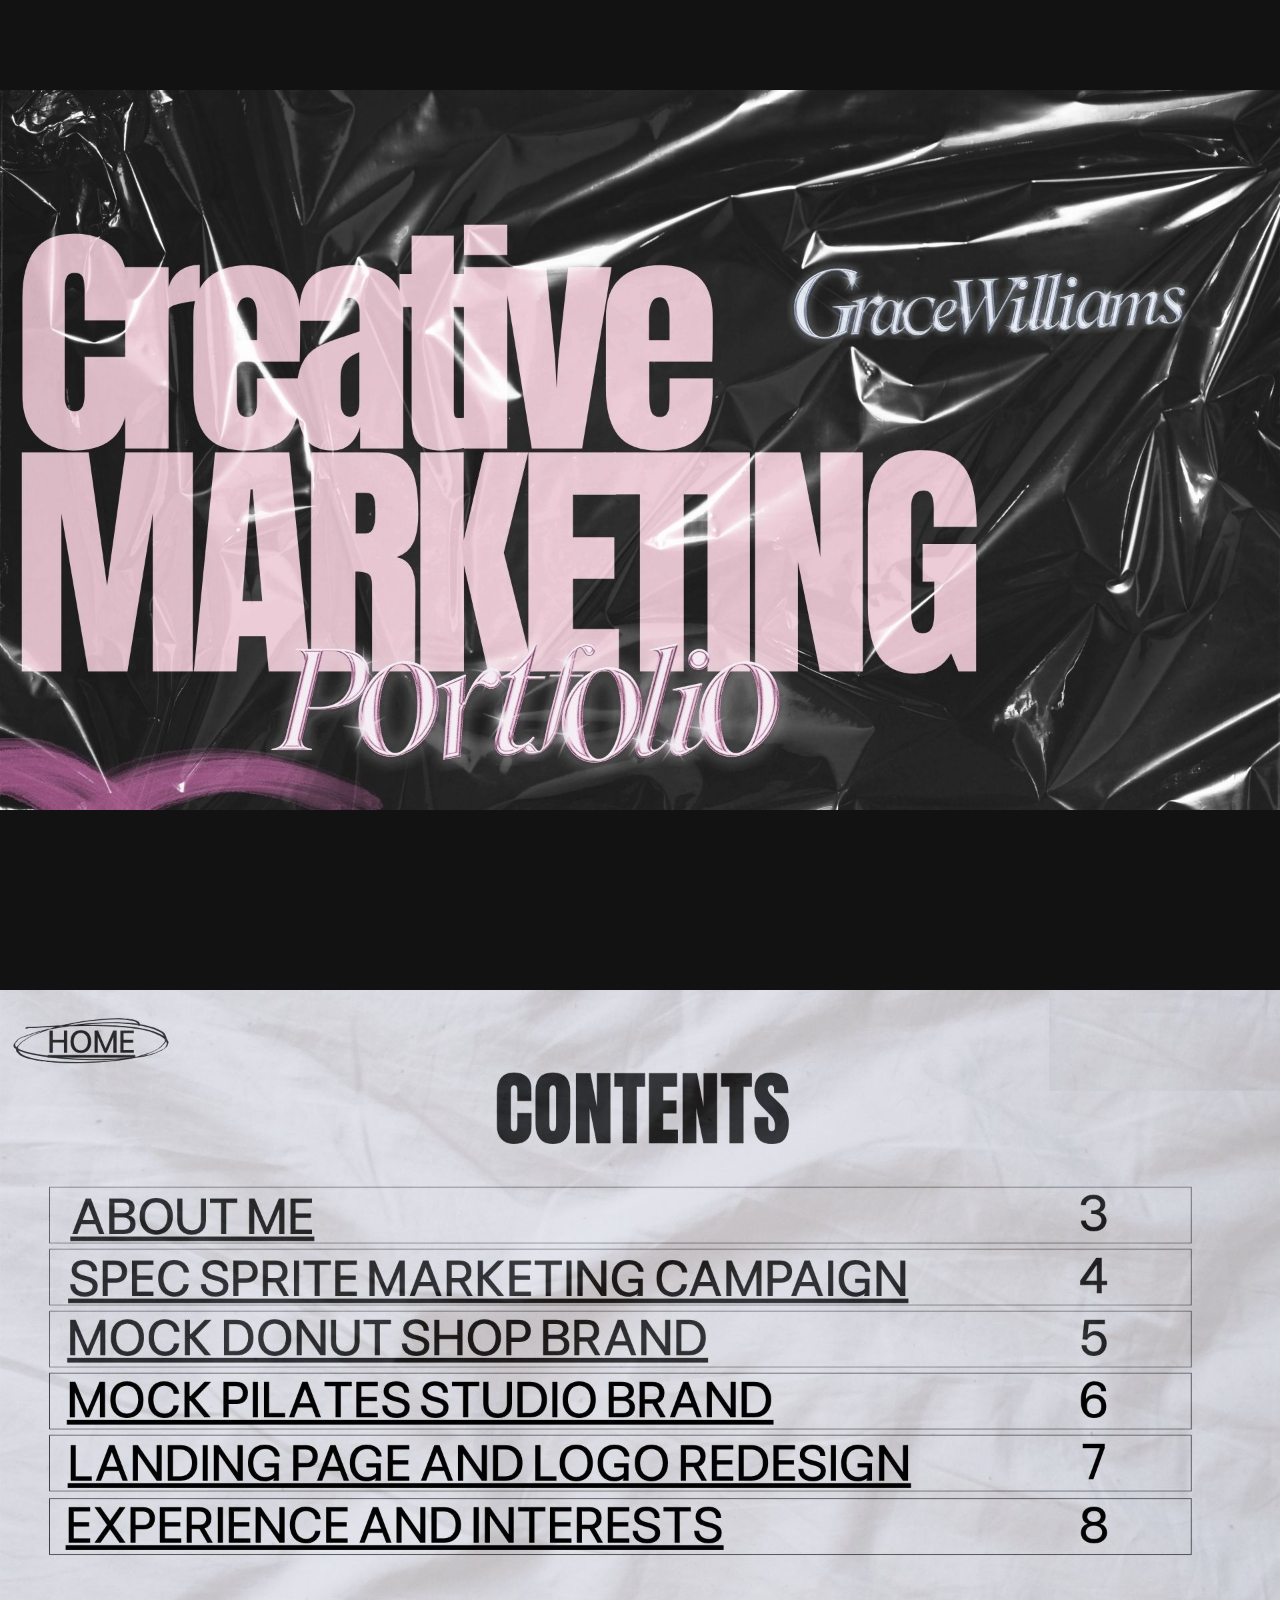
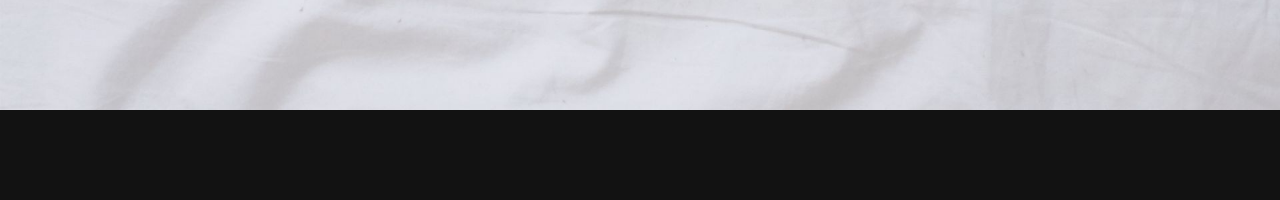
==== index.html @ 7dd1fbfa "Use Canva cover slide for homepage, mark deployment checklist complete" ====
<!DOCTYPE html>
<html lang="en">
<head>
  <meta charset="UTF-8">
  <meta name="viewport" content="width=device-width, initial-scale=1.0">
  <title>Grace Williams — Creative Marketing Portfolio</title>
  <link rel="stylesheet" href="css/style.css">
</head>
<body>

  <section class="slide-page">
    <div class="slide-frame">
      <img src="images/cover.jpg" alt="Creative Marketing Portfolio — Grace Williams">
    </div>
  </section>

  <section class="slide-page" id="contents">
    <div class="slide-frame">
      <img src="images/contents.jpg" alt="Contents">
      <a class="hotspot" data-label="HOME" href="index.html"
         style="left:0.5%; top:2.5%; width:13%; height:8.5%;"></a>
      <a class="hotspot" data-label="ABOUT ME" href="about.html"
         style="left:2%; top:29.8%; width:95%; height:8.3%;"></a>
      <a class="hotspot" data-label="SPEC SPRITE MARKETING CAMPAIGN" href="projects/sprite.html"
         style="left:2%; top:37.6%; width:95%; height:8.3%;"></a>
      <a class="hotspot" data-label="MOCK DONUT SHOP BRAND" href="projects/glazed-craze.html"
         style="left:2%; top:45.4%; width:95%; height:8.3%;"></a>
      <a class="hotspot" data-label="MOCK PILATES STUDIO BRAND" href="projects/pinkcore.html"
         style="left:2%; top:53.2%; width:95%; height:8.3%;"></a>
      <a class="hotspot" data-label="LANDING PAGE AND LOGO REDESIGN" href="projects/tony-rocks.html"
         style="left:2%; top:61.0%; width:95%; height:8.3%;"></a>
      <a class="hotspot" data-label="EXPERIENCE AND INTERESTS" href="resume.html"
         style="left:2%; top:68.8%; width:95%; height:8.3%;"></a>
    </div>
  </section>

  <script src="js/main.js"></script>
</body>
</html>
---- css/style.css ----
:root {
  --bg: #121212;
  --pink: #f3c9dd;
  --pink-deep: #d98fb5;
  --cream: #f5f1ea;
  --muted: #b9b9b9;
}

* {
  box-sizing: border-box;
}

html, body {
  margin: 0;
  padding: 0;
}

body {
  background: var(--bg);
  color: var(--cream);
  font-family: "Helvetica Neue", Arial, sans-serif;
  min-height: 100vh;
}

a {
  color: var(--pink);
  text-decoration: none;
}

a:hover {
  text-decoration: underline;
}

/* ---------- Slide pages (about, contents, projects, resume) ---------- */

.slide-page {
  min-height: 100vh;
  display: flex;
  flex-direction: column;
  justify-content: center;
  align-items: center;
  position: relative;
}

.slide-page .slide-frame {
  position: relative;
  width: 100%;
  line-height: 0;
}

.slide-page img {
  width: 100%;
  height: auto;
  display: block;
}

/* ---------- Hotspots (clickable text already designed into the image) ---------- */

.hotspot {
  position: absolute;
  display: block;
}

/* A hotspot that also displays an image filling its box (e.g. a
   screenshot placed "on screen" inside a designed mockup) */
.screen-overlay img {
  width: 100%;
  height: 100%;
  object-fit: cover;
}

body.debug .hotspot {
  background: rgba(255, 0, 80, 0.25);
  border: 1px solid #ff0050;
}

body.debug .hotspot::after {
  content: attr(data-label);
  position: absolute;
  top: 0;
  left: 0;
  background: #ff0050;
  color: #fff;
  font-size: 10px;
  line-height: 1.4;
  padding: 0 4px;
  white-space: nowrap;
  font-family: monospace;
}
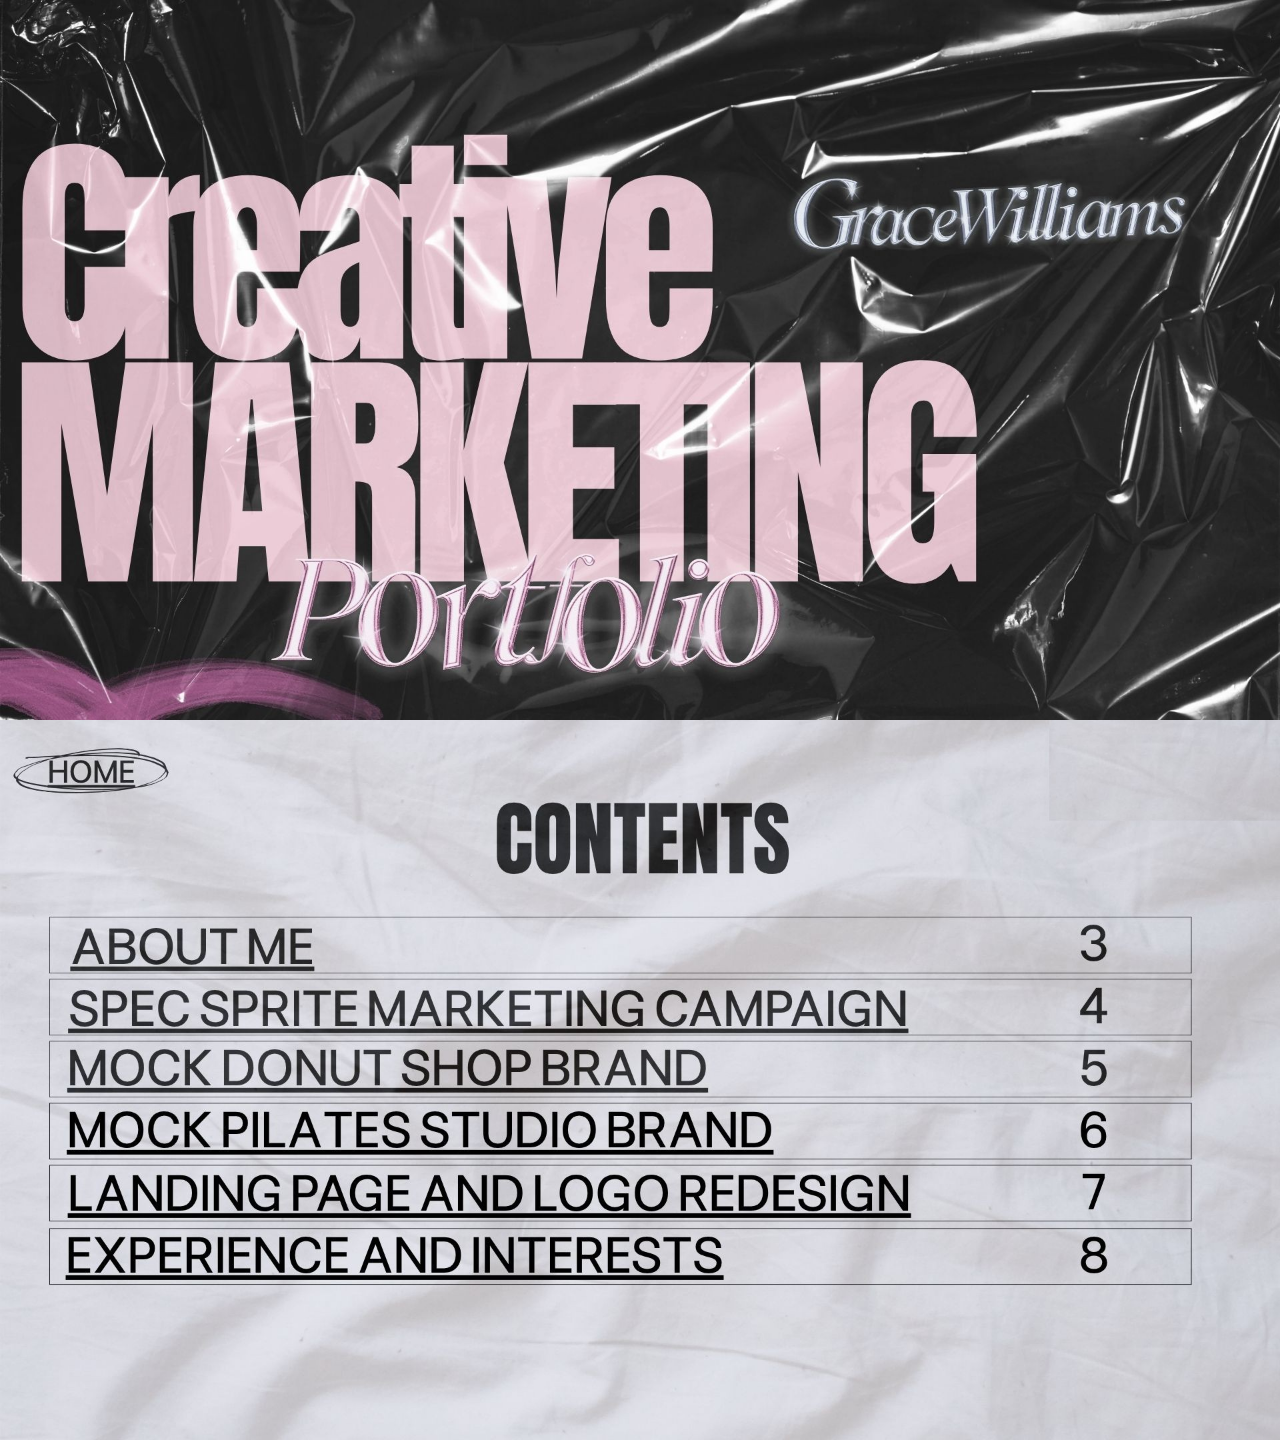
==== commit a351705a: "Add matching background colors so leftover viewport space blends with each slide image" ====
--- a/index.html
+++ b/index.html
@@ -8,13 +8,13 @@
 </head>
 <body>
 
-  <section class="slide-page">
+  <section class="slide-page bg-dark">
     <div class="slide-frame">
       <img src="images/cover.jpg" alt="Creative Marketing Portfolio — Grace Williams">
     </div>
   </section>
 
-  <section class="slide-page" id="contents">
+  <section class="slide-page bg-light" id="contents">
     <div class="slide-frame">
       <img src="images/contents.jpg" alt="Contents">
       <a class="hotspot" data-label="HOME" href="index.html"
--- a/css/style.css
+++ b/css/style.css
@@ -34,12 +34,15 @@
 /* ---------- Slide pages (about, contents, projects, resume) ---------- */
 
 .slide-page {
-  min-height: 100vh;
-  display: flex;
-  flex-direction: column;
-  justify-content: center;
-  align-items: center;
   position: relative;
+}
+
+.slide-page.bg-dark {
+  background: #1a1a1a;
+}
+
+.slide-page.bg-light {
+  background: #c7c8ca;
 }
 
 .slide-page .slide-frame {
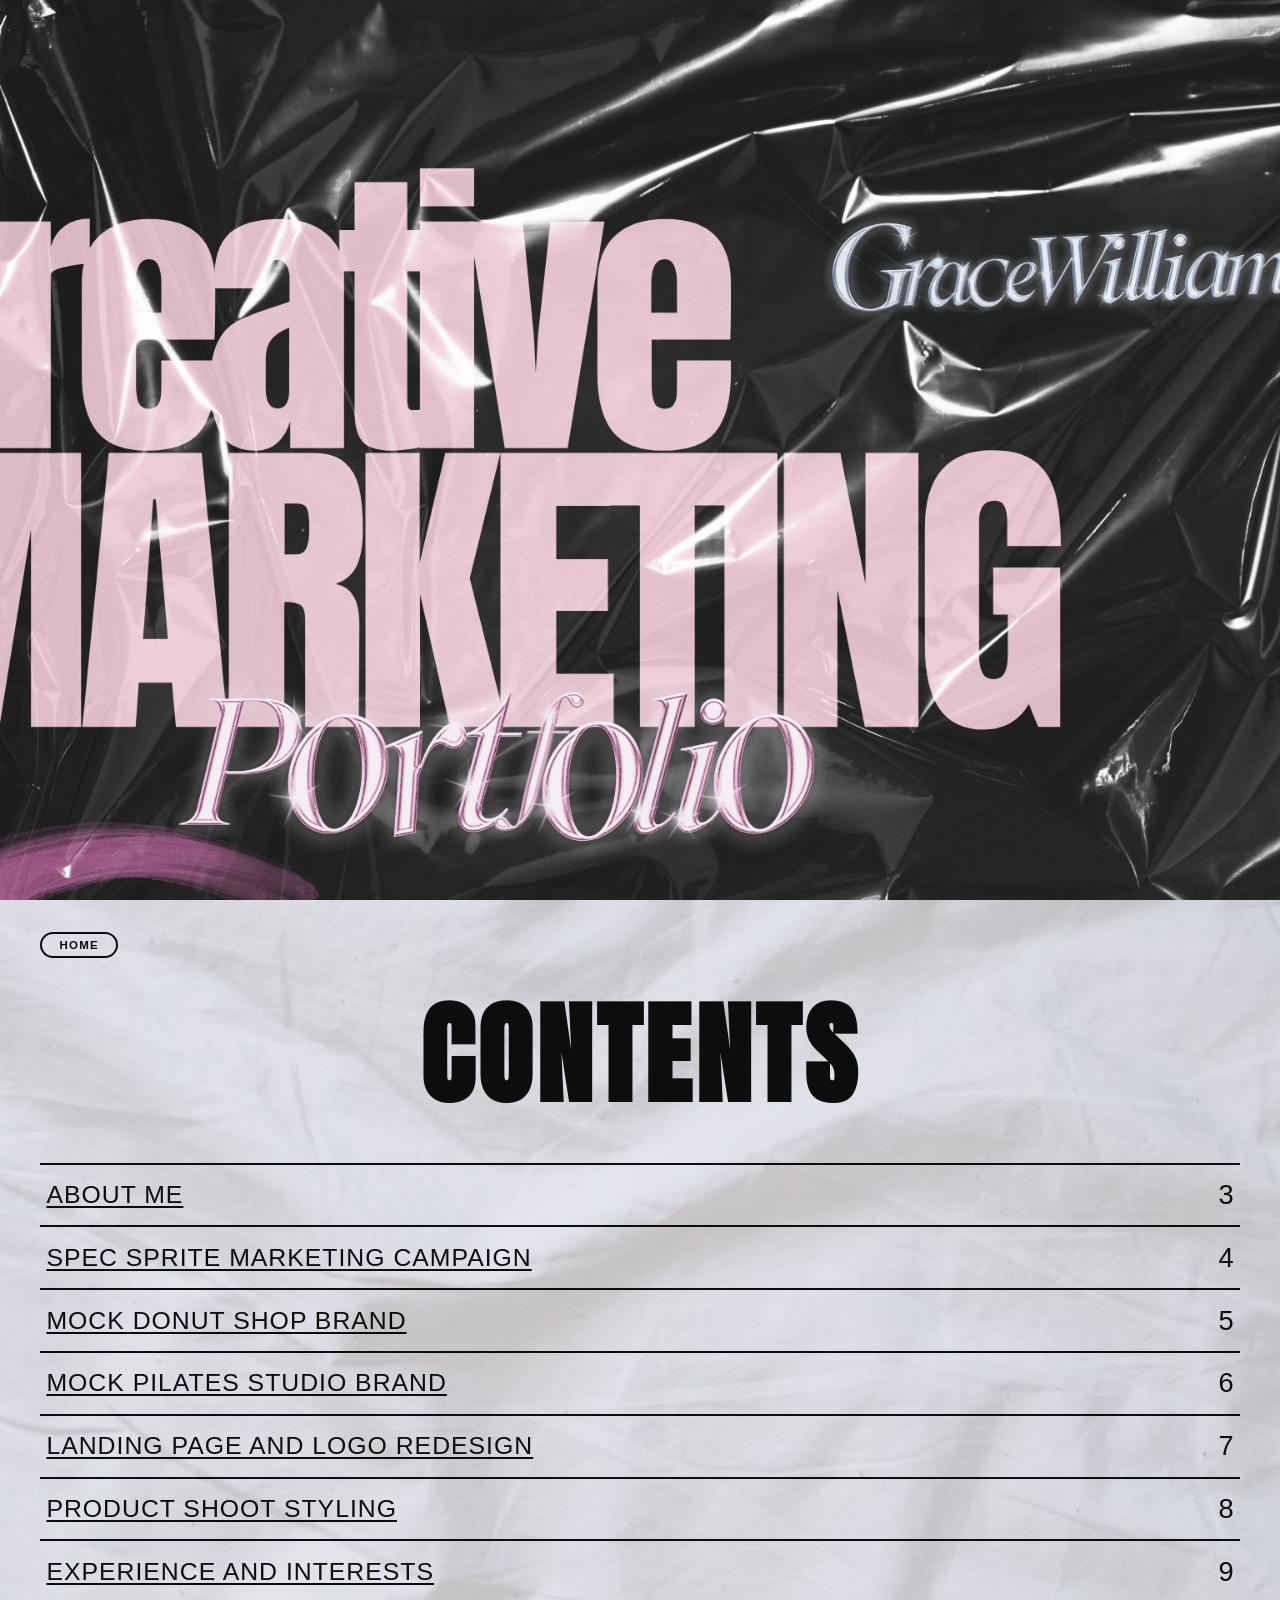
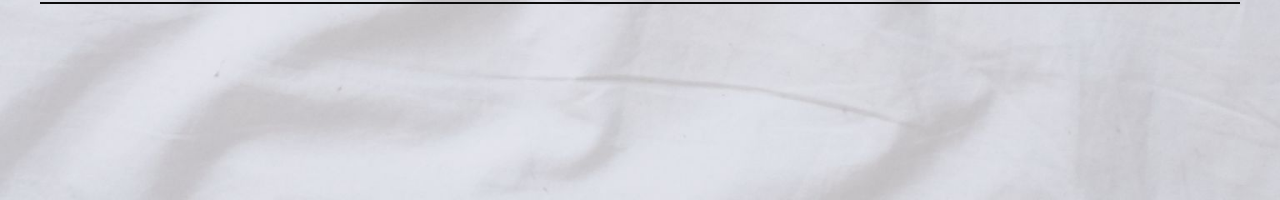
==== commit 9b795643: "Rebuild about page, fix product styling page, and add mobile cover support - Rebuilt about page as r" ====
--- a/index.html
+++ b/index.html
@@ -8,30 +8,63 @@
 </head>
 <body>
 
-  <section class="slide-page bg-dark">
-    <div class="slide-frame">
-      <img src="images/cover.jpg" alt="Creative Marketing Portfolio — Grace Williams">
-    </div>
-  </section>
+  <!-- ── Cover ─────────────────────────────────────── -->
+  <section class="home-cover" id="cover"></section>
 
-  <section class="slide-page bg-light" id="contents">
-    <div class="slide-frame">
-      <img src="images/contents.jpg" alt="Contents">
-      <a class="hotspot" data-label="HOME" href="index.html"
-         style="left:0.5%; top:2.5%; width:13%; height:8.5%;"></a>
-      <a class="hotspot" data-label="ABOUT ME" href="about.html"
-         style="left:2%; top:29.8%; width:95%; height:8.3%;"></a>
-      <a class="hotspot" data-label="SPEC SPRITE MARKETING CAMPAIGN" href="projects/sprite.html"
-         style="left:2%; top:37.6%; width:95%; height:8.3%;"></a>
-      <a class="hotspot" data-label="MOCK DONUT SHOP BRAND" href="projects/glazed-craze.html"
-         style="left:2%; top:45.4%; width:95%; height:8.3%;"></a>
-      <a class="hotspot" data-label="MOCK PILATES STUDIO BRAND" href="projects/pinkcore.html"
-         style="left:2%; top:53.2%; width:95%; height:8.3%;"></a>
-      <a class="hotspot" data-label="LANDING PAGE AND LOGO REDESIGN" href="projects/tony-rocks.html"
-         style="left:2%; top:61.0%; width:95%; height:8.3%;"></a>
-      <a class="hotspot" data-label="EXPERIENCE AND INTERESTS" href="resume.html"
-         style="left:2%; top:68.8%; width:95%; height:8.3%;"></a>
-    </div>
+  <!-- ── Contents ──────────────────────────────────── -->
+  <section class="home-contents" id="contents">
+
+    <nav>
+      <a href="#cover" class="home-pill">Home</a>
+    </nav>
+
+    <h2 class="contents-heading">Contents</h2>
+
+    <ol class="contents-list">
+      <li>
+        <a href="about.html">
+          <span class="contents-item-name">About Me</span>
+          <span class="contents-page-no">3</span>
+        </a>
+      </li>
+      <li>
+        <a href="projects/sprite.html">
+          <span class="contents-item-name">Spec Sprite Marketing Campaign</span>
+          <span class="contents-page-no">4</span>
+        </a>
+      </li>
+      <li>
+        <a href="projects/glazed-craze.html">
+          <span class="contents-item-name">Mock Donut Shop Brand</span>
+          <span class="contents-page-no">5</span>
+        </a>
+      </li>
+      <li>
+        <a href="projects/pinkcore.html">
+          <span class="contents-item-name">Mock Pilates Studio Brand</span>
+          <span class="contents-page-no">6</span>
+        </a>
+      </li>
+      <li>
+        <a href="projects/tony-rocks.html">
+          <span class="contents-item-name">Landing Page and Logo Redesign</span>
+          <span class="contents-page-no">7</span>
+        </a>
+      </li>
+      <li>
+        <a href="projects/product-styling.html">
+          <span class="contents-item-name">Product Shoot Styling</span>
+          <span class="contents-page-no">8</span>
+        </a>
+      </li>
+      <li>
+        <a href="resume.html">
+          <span class="contents-item-name">Experience and Interests</span>
+          <span class="contents-page-no">9</span>
+        </a>
+      </li>
+    </ol>
+
   </section>
 
   <script src="js/main.js"></script>
--- a/css/style.css
+++ b/css/style.css
@@ -1,3 +1,15 @@
+@import url('https://fonts.googleapis.com/css2?family=Anton&family=Cormorant+Garamond:ital,wght@0,300;1,300&display=swap');
+
+@font-face {
+  font-family: 'Blantick Script';
+  src: url('../assets/blantick_script/Blantick Script.woff2') format('woff2'),
+       url('../assets/blantick_script/Blantick Script.woff') format('woff'),
+       url('../assets/blantick_script/Blantick Script.ttf') format('truetype');
+  font-weight: normal;
+  font-style: normal;
+  font-display: swap;
+}
+
 :root {
   --bg: #121212;
   --pink: #f3c9dd;
@@ -22,6 +34,18 @@
   min-height: 100vh;
 }
 
+/* Background colors matched to the bottom edge of each slide image, so
+   any leftover space below a shorter-than-viewport image blends in. */
+body.bg-cover { background: #393136; }
+body.bg-contents { background: #d3d3da; }
+body.bg-about { background: #343441; }
+body.bg-resume { background: #8a8188; }
+body.bg-sprite { background: #c9c9ca; }
+body.bg-glazed-craze { background: #bfbfc1; }
+body.bg-pinkcore { background: #c4c5c6; }
+body.bg-tony-rocks { background: #a6a7a9; }
+body.bg-product-styling { background: #c5c5c7; }
+
 a {
   color: var(--pink);
   text-decoration: none;
@@ -35,14 +59,6 @@
 
 .slide-page {
   position: relative;
-}
-
-.slide-page.bg-dark {
-  background: #1a1a1a;
-}
-
-.slide-page.bg-light {
-  background: #c7c8ca;
 }
 
 .slide-page .slide-frame {
@@ -91,3 +107,202 @@
   font-family: monospace;
 }
 
+/* ── HOME PAGE ───────────────────────────────────────── */
+
+.home-cover {
+  min-height: 100vh;
+  background: #121212 url('../images/cover-bg.png') center center / cover no-repeat;
+}
+
+@media (max-width: 768px) {
+  .home-cover {
+    min-height: 0 !important;
+    height: 56vw !important;
+    background-size: contain !important;
+  }
+}
+
+.home-contents {
+  min-height: 100vh;
+  background: #dedad6 url('../images/contents-bg.jpg') center center / cover no-repeat;
+  padding: 2rem 2.5rem 3rem;
+}
+
+.home-pill {
+  display: inline-block;
+  padding: 0.3rem 1.1rem;
+  border: 2px solid #0d0d0d;
+  border-radius: 999px;
+  font-family: "Helvetica Neue", Arial, sans-serif;
+  font-size: 0.72rem;
+  font-weight: 700;
+  letter-spacing: 0.1em;
+  text-transform: uppercase;
+  text-decoration: none;
+  color: #0d0d0d;
+}
+.home-pill:hover { background: #0d0d0d; color: #dedad6; }
+
+.contents-heading {
+  font-family: 'Anton', Impact, 'Arial Black', sans-serif;
+  font-size: clamp(3rem, 11vw, 7rem);
+  text-transform: uppercase;
+  text-align: center;
+  letter-spacing: 0.04em;
+  color: #0d0d0d;
+  margin: 0.75rem 0 1.5rem;
+}
+
+.contents-list {
+  list-style: none;
+  padding: 0;
+  margin: 0;
+  border-top: 2.5px solid #0d0d0d;
+}
+
+.contents-list li {
+  border-bottom: 2.5px solid #0d0d0d;
+}
+
+.contents-list a {
+  display: flex;
+  justify-content: space-between;
+  align-items: center;
+  gap: 1rem;
+  padding: 0.9rem 0.4rem;
+  text-decoration: none;
+  color: #0d0d0d;
+  transition: opacity 0.15s;
+}
+.contents-list a:hover { opacity: 0.55; }
+
+.contents-item-name {
+  font-family: "Helvetica Neue", Arial, sans-serif;
+  font-weight: 500;
+  font-size: clamp(0.85rem, 2.6vw, 1.55rem);
+  text-transform: uppercase;
+  letter-spacing: 0.04em;
+  text-decoration: underline;
+  text-underline-offset: 3px;
+}
+
+.contents-page-no {
+  font-family: "Helvetica Neue", Arial, sans-serif;
+  font-weight: 500;
+  font-size: clamp(1rem, 2.8vw, 1.7rem);
+  flex-shrink: 0;
+}
+
+@media (max-width: 480px) {
+  .home-contents { padding: 1.5rem 1.25rem 2.5rem; }
+}
+
+/* ── ABOUT PAGE ──────────────────────────────────────── */
+
+.about-page {
+  background: #1a1416;
+  color: #f0ebe3;
+  min-height: 100vh;
+  display: flex;
+  flex-direction: column;
+}
+
+.about-nav {
+  display: flex;
+  justify-content: space-between;
+  align-items: center;
+  padding: 1.25rem 1.5rem;
+  flex-shrink: 0;
+}
+
+.about-pill {
+  border: 2px solid #f0ebe3;
+  color: #f0ebe3;
+}
+.about-pill:hover { background: #f0ebe3; color: #1a1416; }
+
+.about-main {
+  display: grid;
+  grid-template-columns: 1fr 1fr;
+  flex: 1;
+  min-height: 0;
+  max-height: 68vh;
+}
+
+.about-text {
+  padding: 2rem 2.5rem 2rem;
+  display: flex;
+  flex-direction: column;
+  justify-content: flex-start;
+}
+
+.about-greeting {
+  font-family: 'Cormorant Garamond', Georgia, serif;
+  font-style: italic;
+  font-weight: 300;
+  font-size: clamp(1.8rem, 4vw, 3rem);
+  color: #f3c9dd;
+  text-decoration: underline;
+  text-underline-offset: 5px;
+  margin-bottom: 1.25rem;
+  line-height: 1.2;
+}
+
+.about-bio {
+  font-family: "Helvetica Neue", Arial, sans-serif;
+  font-size: clamp(0.85rem, 1.4vw, 1rem);
+  line-height: 1.8;
+  color: #f0ebe3;
+  margin-bottom: 1.75rem;
+}
+
+.about-links {
+  display: flex;
+  flex-direction: column;
+  gap: 0.3rem;
+}
+
+.about-links a {
+  font-family: "Helvetica Neue", Arial, sans-serif;
+  font-size: clamp(0.72rem, 1.1vw, 0.85rem);
+  font-weight: 600;
+  letter-spacing: 0.04em;
+  text-transform: uppercase;
+  text-decoration: underline;
+  text-underline-offset: 2px;
+  color: #f0ebe3;
+}
+.about-links a:hover { color: #f3c9dd; }
+
+.about-photo-col {
+  background: #1a1416 url('../images/about-doodles.png?v=2') center top / cover no-repeat;
+  min-height: 0;
+}
+
+.about-footer {
+  font-family: 'Anton', Impact, 'Arial Black', sans-serif;
+  font-size: clamp(4rem, 12vw, 9rem);
+  text-transform: uppercase;
+  letter-spacing: -0.01em;
+  line-height: 0.85;
+  color: #f3c9dd;
+  padding: 0.75rem 1rem 0.75rem 3rem;
+  overflow: visible;
+  flex-shrink: 0;
+}
+
+.about-footer-script {
+  font-family: 'Blantick Script', cursive;
+  font-style: normal;
+  font-size: 1.65em;
+  line-height: 0.7;
+  vertical-align: bottom;
+  margin-right: 0.03em;
+}
+
+@media (max-width: 680px) {
+  .about-main { grid-template-columns: 1fr; }
+  .about-photo-col { height: 70vw; }
+  .about-text { padding: 2rem 1.25rem; }
+}
+
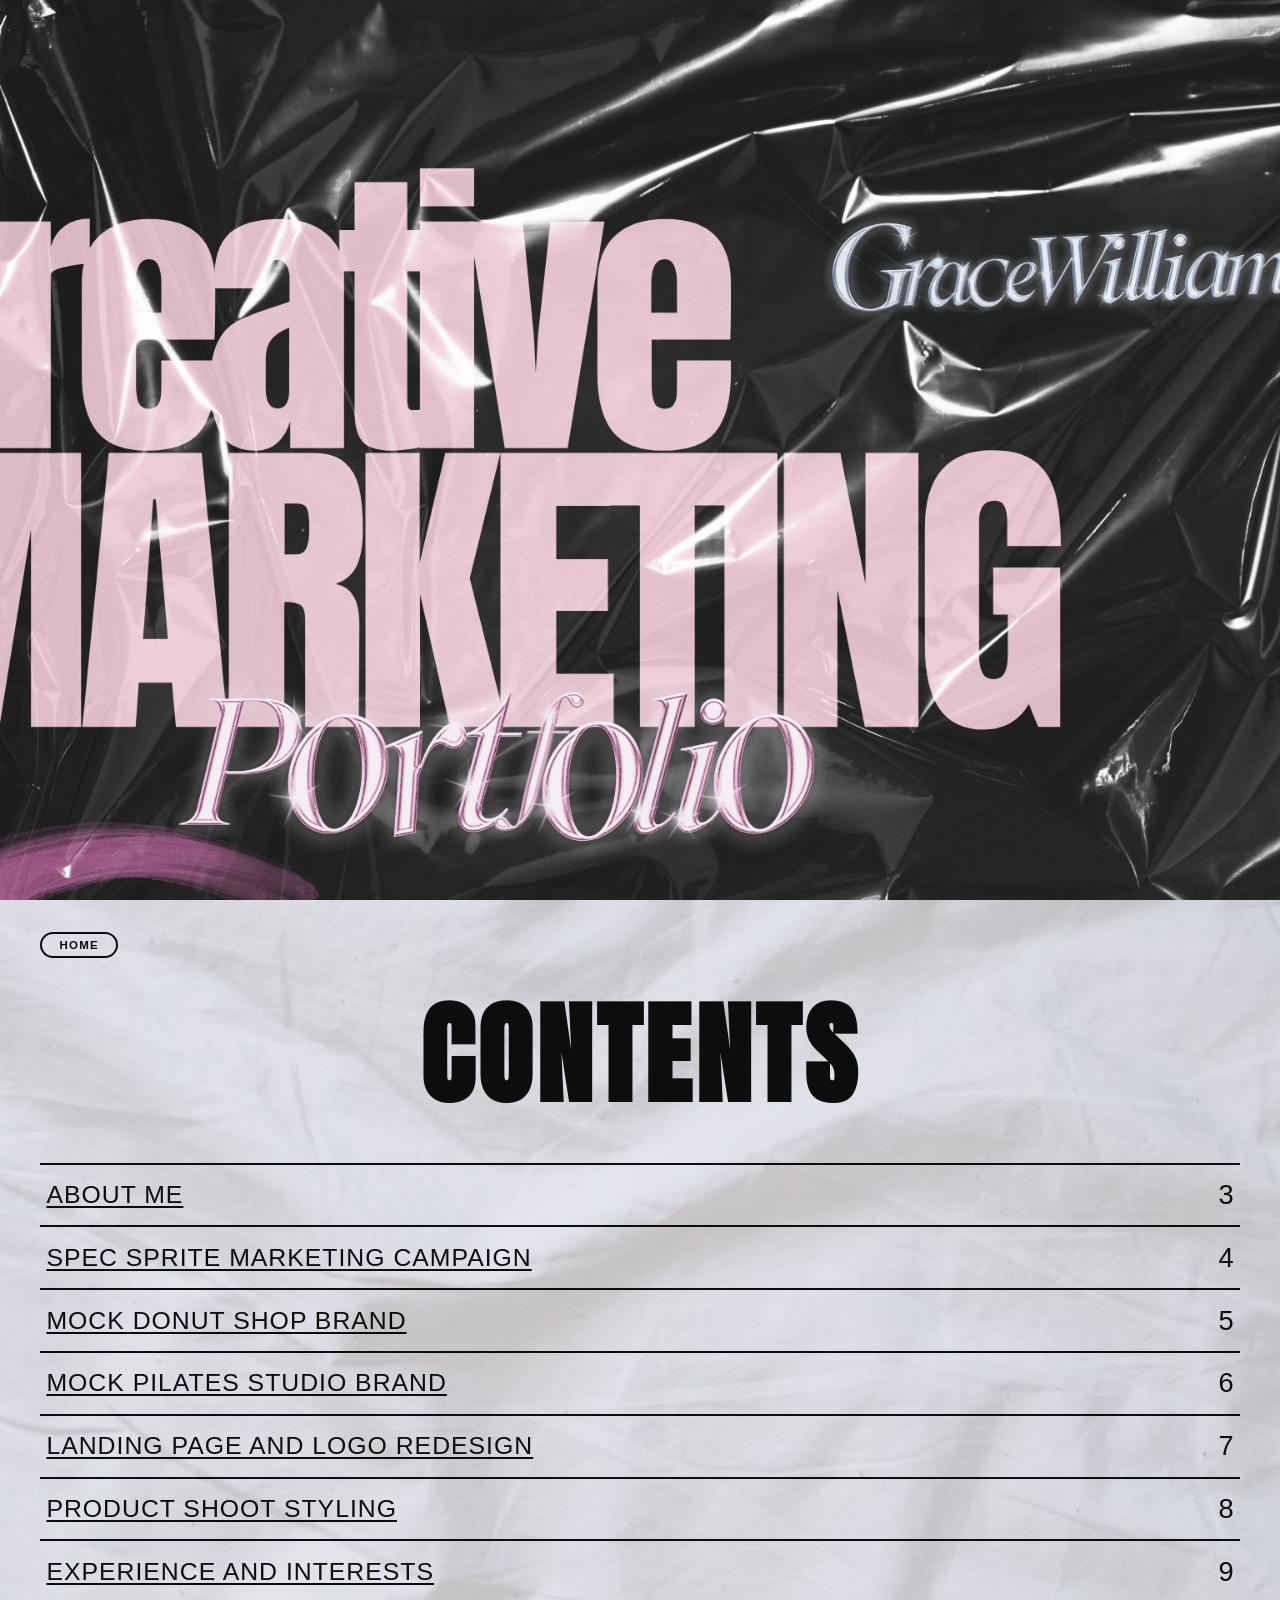
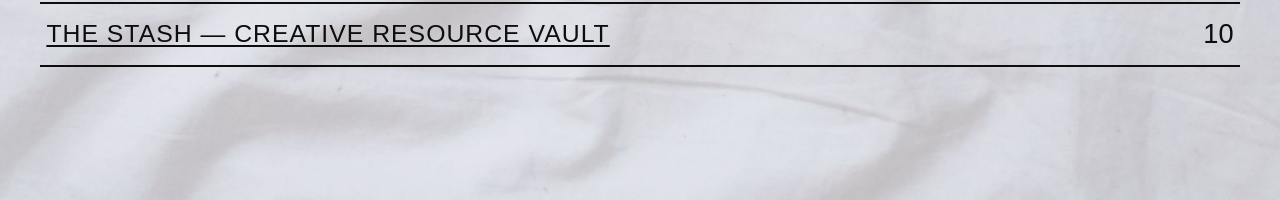
==== commit 2f06c72d: "Stash: add export/import + favicon/share meta; link from homepage Contents Co-Authored-By: Claude Op" ====
--- a/index.html
+++ b/index.html
@@ -63,6 +63,12 @@
           <span class="contents-page-no">9</span>
         </a>
       </li>
+      <li>
+        <a href="stash/">
+          <span class="contents-item-name">The Stash — Creative Resource Vault</span>
+          <span class="contents-page-no">10</span>
+        </a>
+      </li>
     </ol>
 
   </section>
--- a/css/style.css
+++ b/css/style.css
@@ -107,6 +107,26 @@
   font-family: monospace;
 }
 
+/* Hover tooltip for labeled hotspots */
+.hotspot[data-label]:hover::after {
+  content: attr(data-label);
+  position: absolute;
+  bottom: calc(100% + 8px);
+  left: 50%;
+  transform: translateX(-50%);
+  background: rgba(0, 0, 0, 0.85);
+  color: #fff;
+  font-size: 16px;
+  font-family: monospace;
+  font-weight: bold;
+  letter-spacing: 0.08em;
+  padding: 8px 16px;
+  border-radius: 5px;
+  white-space: nowrap;
+  pointer-events: none;
+  z-index: 50;
+}
+
 /* ── HOME PAGE ───────────────────────────────────────── */
 
 .home-cover {
@@ -250,7 +270,7 @@
 
 .about-bio {
   font-family: "Helvetica Neue", Arial, sans-serif;
-  font-size: clamp(0.85rem, 1.4vw, 1rem);
+  font-size: clamp(1.05rem, 2vw, 1.25rem);
   line-height: 1.8;
   color: #f0ebe3;
   margin-bottom: 1.75rem;
@@ -304,5 +324,7 @@
   .about-main { grid-template-columns: 1fr; }
   .about-photo-col { height: 70vw; }
   .about-text { padding: 2rem 1.25rem; }
-}
-
+  .about-page { flex-direction: column; }
+  .about-footer { order: -1; padding-top: 0; }
+}
+
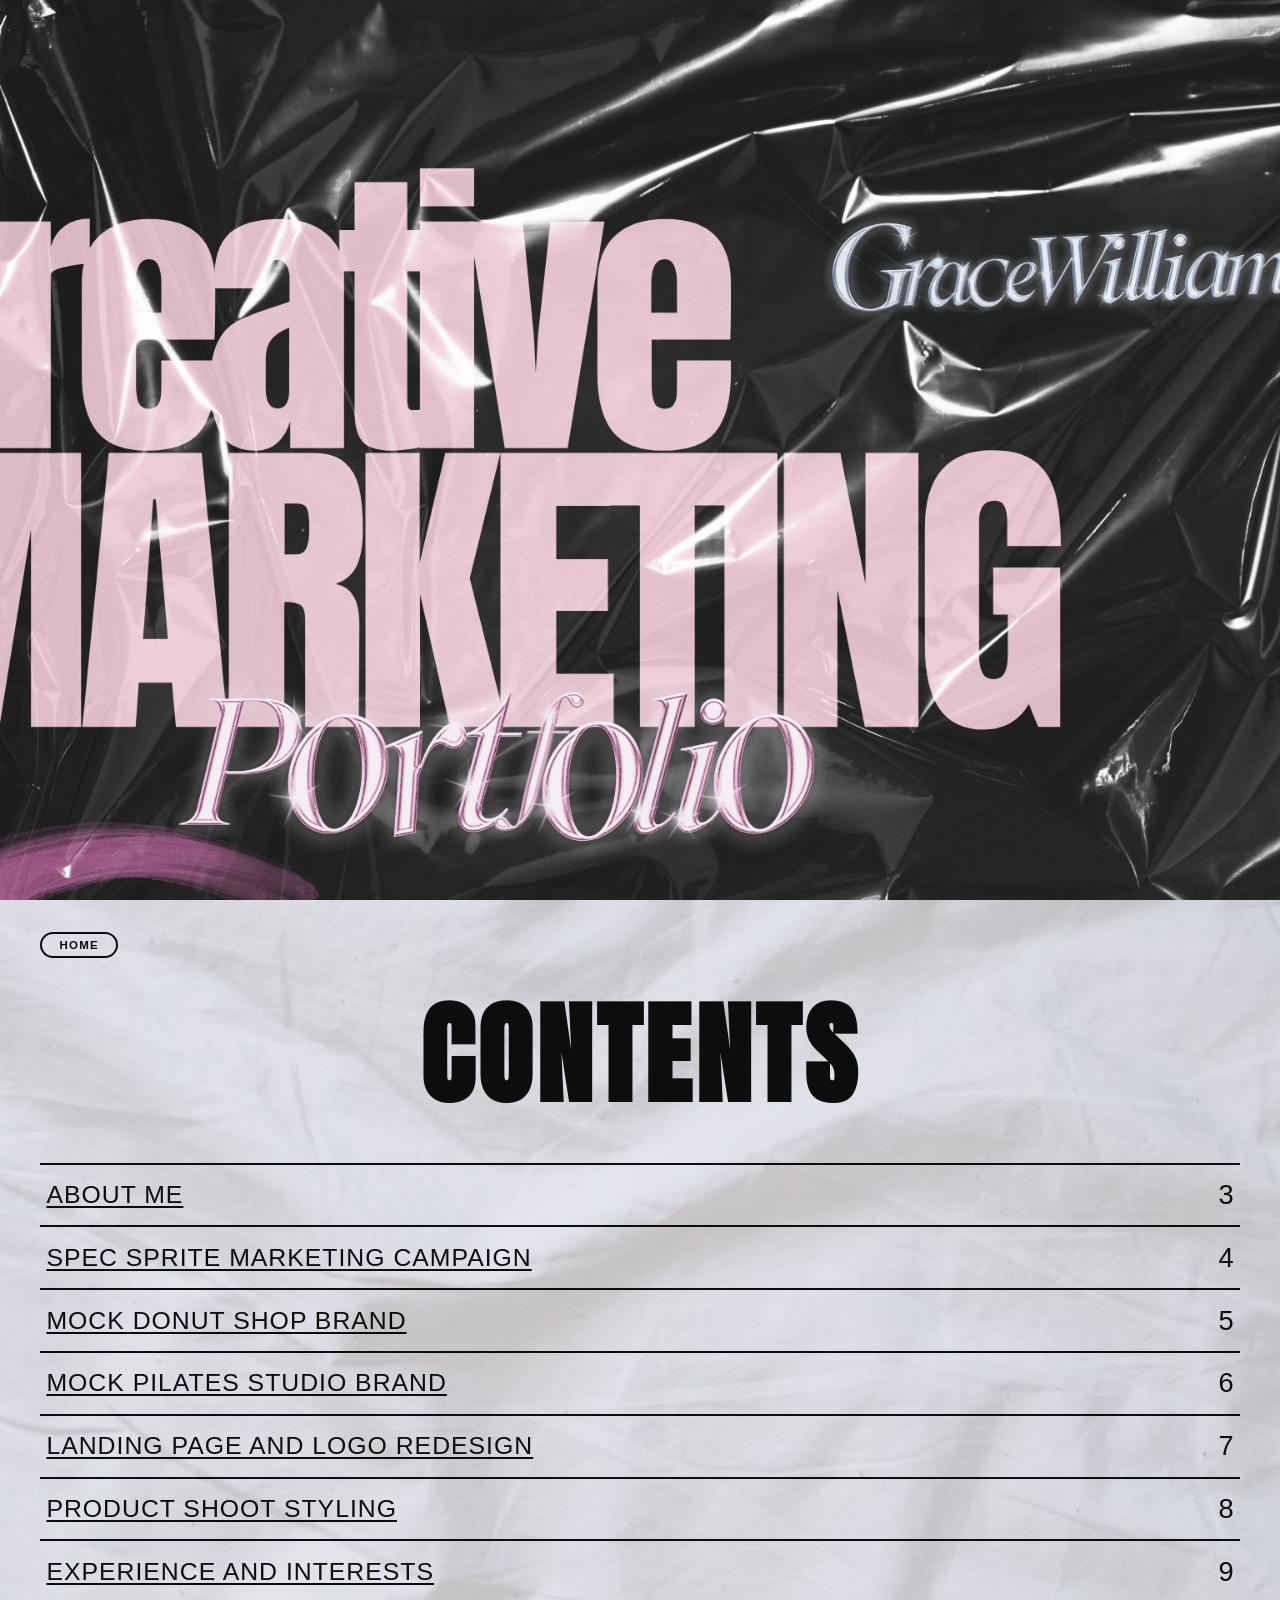
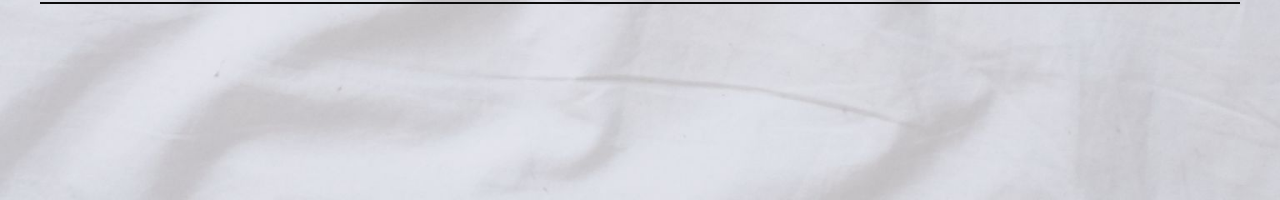
==== commit 8f5fe621: "Remove Stash link from homepage Contents (keep page live standalone) Co-Authored-By: Claude Opus 4.8" ====
--- a/index.html
+++ b/index.html
@@ -63,12 +63,6 @@
           <span class="contents-page-no">9</span>
         </a>
       </li>
-      <li>
-        <a href="stash/">
-          <span class="contents-item-name">The Stash — Creative Resource Vault</span>
-          <span class="contents-page-no">10</span>
-        </a>
-      </li>
     </ol>
 
   </section>
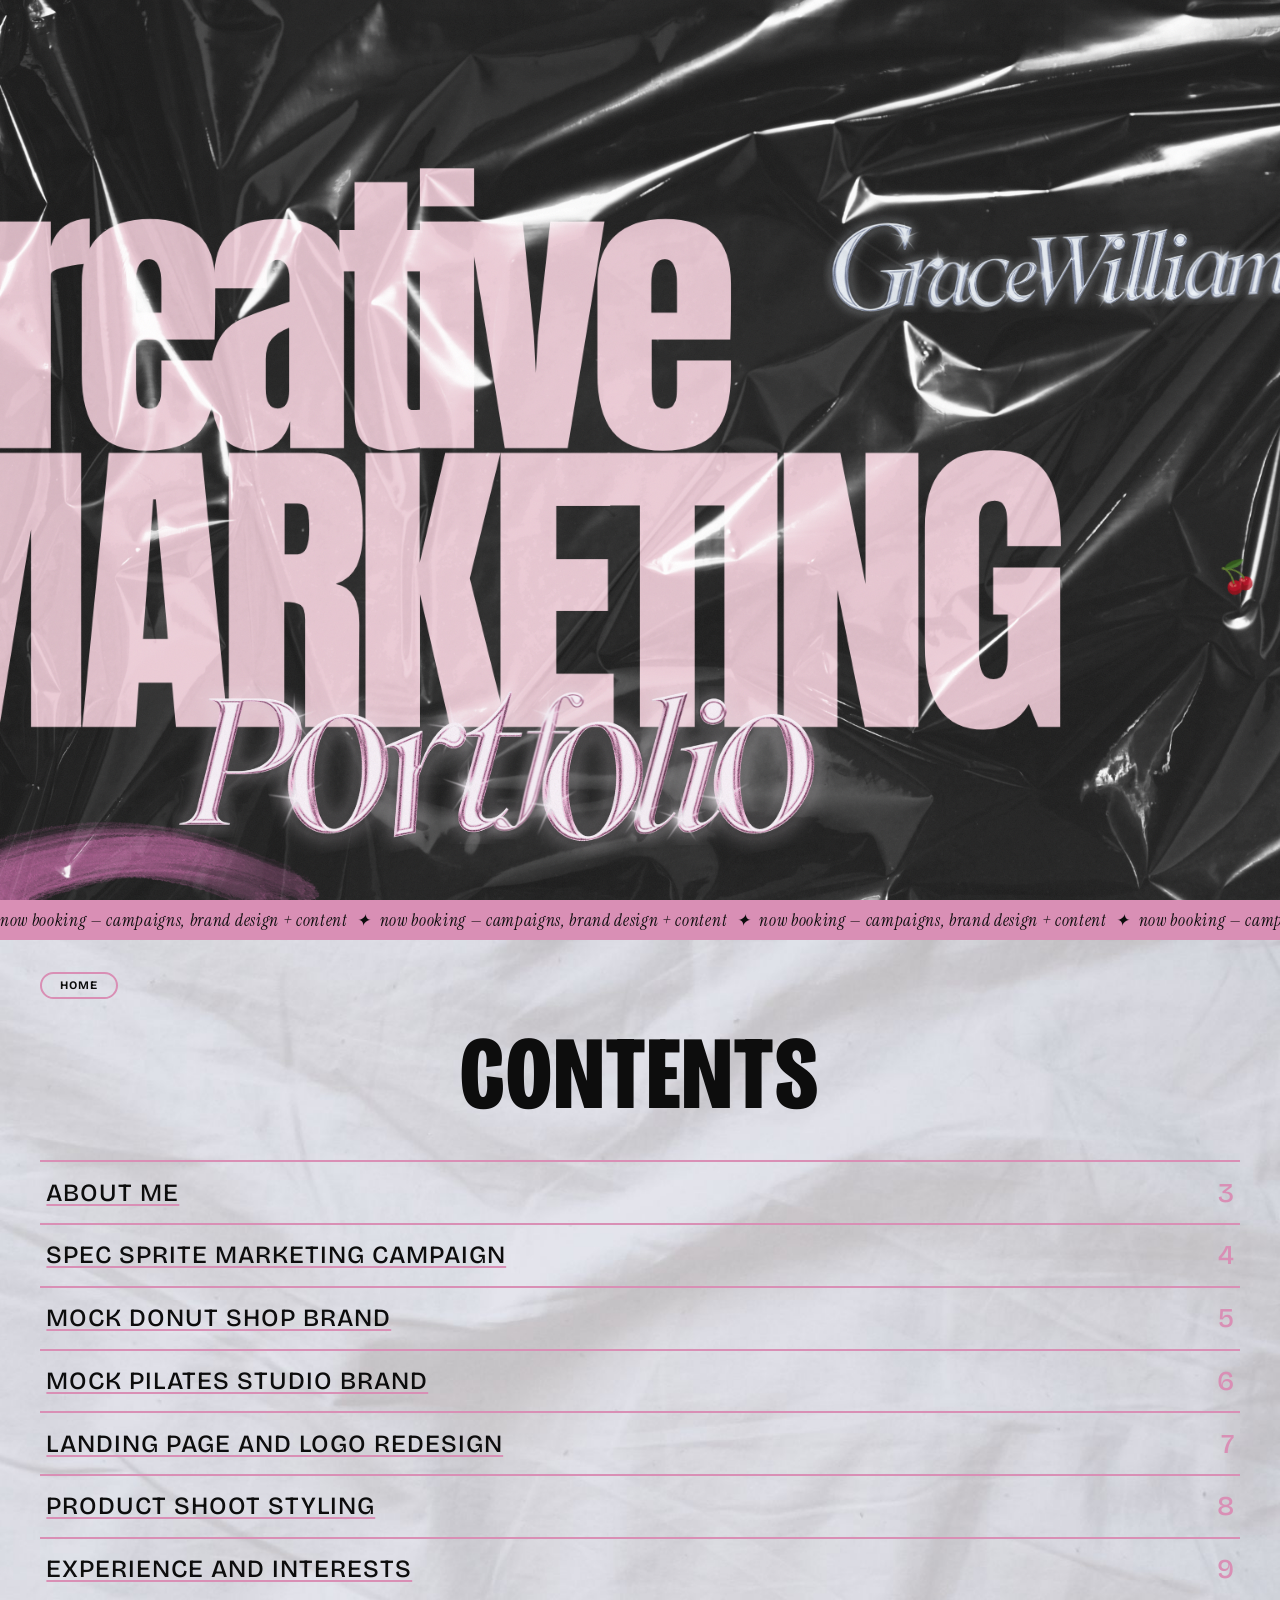
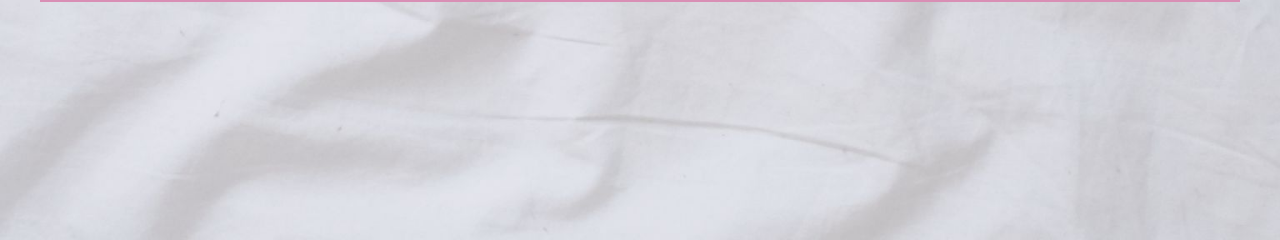
==== commit 20deb897: "The big glow-up: case studies, design system, and the fun layer - Contents page: cursor-trailing hov" ====
--- a/index.html
+++ b/index.html
@@ -6,10 +6,12 @@
   <title>Grace Williams — Creative Marketing Portfolio</title>
   <link rel="stylesheet" href="css/style.css">
 </head>
-<body>
+<body class="home-page">
 
   <!-- ── Cover ─────────────────────────────────────── -->
   <section class="home-cover" id="cover"></section>
+
+  <div class="case-cue">now booking — campaigns, brand design + content</div>
 
   <!-- ── Contents ──────────────────────────────────── -->
   <section class="home-contents" id="contents">
@@ -20,53 +22,70 @@
 
     <h2 class="contents-heading">Contents</h2>
 
-    <ol class="contents-list">
+    <ol class="contents-list" id="contents-list">
       <li>
-        <a href="about.html">
+        <a href="about.html" data-preview="images/about.jpg" data-tags="bio · contact">
+          <img class="contents-thumb" src="images/about.jpg" alt="" loading="lazy">
           <span class="contents-item-name">About Me</span>
           <span class="contents-page-no">3</span>
         </a>
       </li>
       <li>
-        <a href="projects/sprite.html">
+        <a href="projects/sprite.html" data-preview="images/sprite-deck/page-01.jpg" data-tags="art direction · copywriting · video">
+          <img class="contents-thumb" src="images/sprite-deck/page-01.jpg" alt="" loading="lazy">
           <span class="contents-item-name">Spec Sprite Marketing Campaign</span>
           <span class="contents-page-no">4</span>
         </a>
       </li>
       <li>
-        <a href="projects/glazed-craze.html">
+        <a href="projects/glazed-craze.html" data-preview="images/work/glazed-3.jpg" data-tags="brand identity · packaging">
+          <img class="contents-thumb" src="images/work/glazed-3.jpg" alt="" loading="lazy">
           <span class="contents-item-name">Mock Donut Shop Brand</span>
           <span class="contents-page-no">5</span>
         </a>
       </li>
       <li>
-        <a href="projects/pinkcore.html">
+        <a href="projects/pinkcore.html" data-preview="images/work/pinkcore-1.jpg" data-tags="brand identity · art direction">
+          <img class="contents-thumb" src="images/work/pinkcore-1.jpg" alt="" loading="lazy">
           <span class="contents-item-name">Mock Pilates Studio Brand</span>
           <span class="contents-page-no">6</span>
         </a>
       </li>
       <li>
-        <a href="projects/tony-rocks.html">
+        <a href="projects/tony-rocks.html" data-preview="images/work/tony-2.jpg" data-tags="web design · logo">
+          <img class="contents-thumb" src="images/work/tony-2.jpg" alt="" loading="lazy">
           <span class="contents-item-name">Landing Page and Logo Redesign</span>
           <span class="contents-page-no">7</span>
         </a>
       </li>
       <li>
-        <a href="projects/product-styling.html">
+        <a href="projects/product-styling.html" data-preview="images/work/styling-1.jpg" data-tags="styling · photography">
+          <img class="contents-thumb" src="images/work/styling-1.jpg" alt="" loading="lazy">
           <span class="contents-item-name">Product Shoot Styling</span>
           <span class="contents-page-no">8</span>
         </a>
       </li>
       <li>
-        <a href="resume.html">
+        <a href="resume.html" data-preview="images/resume.jpg" data-tags="experience · interests">
+          <img class="contents-thumb" src="images/resume.jpg" alt="" loading="lazy">
           <span class="contents-item-name">Experience and Interests</span>
           <span class="contents-page-no">9</span>
         </a>
       </li>
     </ol>
 
+    <div class="peek" id="peek" aria-hidden="true">
+      <img id="peek-img" src="" alt="">
+      <div class="peek-meta">
+        <span id="peek-tags"></span>
+        <span class="peek-view">view ↗</span>
+      </div>
+    </div>
+
   </section>
 
-  <script src="js/main.js"></script>
+  <button id="ninja-egg" aria-label="a suspicious cherry" title="🤫">🍒</button>
+
+  <script src="js/main.js?v=5"></script>
 </body>
 </html>
--- a/css/style.css
+++ b/css/style.css
@@ -1,4 +1,4 @@
-@import url('https://fonts.googleapis.com/css2?family=Anton&family=Cormorant+Garamond:ital,wght@0,300;1,300&display=swap');
+@import url('https://fonts.googleapis.com/css2?family=Bricolage+Grotesque:opsz,wdth,wght@12..96,75..100,200..800&family=Instrument+Serif:ital@0;1&family=Space+Mono:wght@400;700&family=Ballet:opsz@16..72&display=swap');
 
 @font-face {
   font-family: 'Blantick Script';
@@ -16,6 +16,11 @@
   --pink-deep: #d98fb5;
   --cream: #f5f1ea;
   --muted: #b9b9b9;
+
+  --font-display: 'Bricolage Grotesque', 'Arial Narrow', sans-serif;
+  --font-accent: 'Instrument Serif', Georgia, serif;
+  --font-body: 'Bricolage Grotesque', "Helvetica Neue", Arial, sans-serif;
+  --font-label: 'Space Mono', Menlo, monospace;
 }
 
 * {
@@ -30,7 +35,7 @@
 body {
   background: var(--bg);
   color: var(--cream);
-  font-family: "Helvetica Neue", Arial, sans-serif;
+  font-family: var(--font-body);
   min-height: 100vh;
 }
 
@@ -39,12 +44,17 @@
 body.bg-cover { background: #393136; }
 body.bg-contents { background: #d3d3da; }
 body.bg-about { background: #343441; }
-body.bg-resume { background: #8a8188; }
-body.bg-sprite { background: #c9c9ca; }
-body.bg-glazed-craze { background: #bfbfc1; }
-body.bg-pinkcore { background: #c4c5c6; }
-body.bg-tony-rocks { background: #a6a7a9; }
-body.bg-product-styling { background: #c5c5c7; }
+
+/* Case pages all share the fabric texture so the whole site flows */
+body.bg-resume,
+body.bg-sprite,
+body.bg-glazed-craze,
+body.bg-pinkcore,
+body.bg-tony-rocks,
+body.bg-product-styling,
+body.bg-about-light {
+  background: #d3d3da url('../images/contents-bg.jpg') center center / cover no-repeat fixed;
+}
 
 a {
   color: var(--pink);
@@ -104,7 +114,7 @@
   line-height: 1.4;
   padding: 0 4px;
   white-space: nowrap;
-  font-family: monospace;
+  font-family: var(--font-label);
 }
 
 /* Hover tooltip for labeled hotspots */
@@ -117,7 +127,7 @@
   background: rgba(0, 0, 0, 0.85);
   color: #fff;
   font-size: 16px;
-  font-family: monospace;
+  font-family: var(--font-label);
   font-weight: bold;
   letter-spacing: 0.08em;
   padding: 8px 16px;
@@ -151,24 +161,34 @@
 .home-pill {
   display: inline-block;
   padding: 0.3rem 1.1rem;
-  border: 2px solid #0d0d0d;
+  border: 2px solid var(--pink-deep);
   border-radius: 999px;
-  font-family: "Helvetica Neue", Arial, sans-serif;
+  font-family: var(--font-body);
   font-size: 0.72rem;
   font-weight: 700;
   letter-spacing: 0.1em;
   text-transform: uppercase;
   text-decoration: none;
   color: #0d0d0d;
-}
-.home-pill:hover { background: #0d0d0d; color: #dedad6; }
+  transition: background 0.25s ease, color 0.25s ease, border-color 0.25s ease,
+              transform 0.25s cubic-bezier(0.16, 1, 0.3, 1);
+}
+.home-pill:hover {
+  background: #b23a72;
+  border-color: #b23a72;
+  color: #f5f1ea;
+  transform: translateY(-1px);
+  text-decoration: none;
+}
 
 .contents-heading {
-  font-family: 'Anton', Impact, 'Arial Black', sans-serif;
-  font-size: clamp(3rem, 11vw, 7rem);
+  font-family: var(--font-display);
+  font-stretch: 75%;
+  font-weight: 800;
+  font-size: clamp(2.6rem, 9.5vw, 6.5rem);
   text-transform: uppercase;
   text-align: center;
-  letter-spacing: 0.04em;
+  letter-spacing: 0.02em;
   color: #0d0d0d;
   margin: 0.75rem 0 1.5rem;
 }
@@ -177,11 +197,11 @@
   list-style: none;
   padding: 0;
   margin: 0;
-  border-top: 2.5px solid #0d0d0d;
+  border-top: 2.5px solid var(--pink-deep);
 }
 
 .contents-list li {
-  border-bottom: 2.5px solid #0d0d0d;
+  border-bottom: 2.5px solid var(--pink-deep);
 }
 
 .contents-list a {
@@ -197,24 +217,881 @@
 .contents-list a:hover { opacity: 0.55; }
 
 .contents-item-name {
-  font-family: "Helvetica Neue", Arial, sans-serif;
+  font-family: var(--font-body);
   font-weight: 500;
   font-size: clamp(0.85rem, 2.6vw, 1.55rem);
   text-transform: uppercase;
   letter-spacing: 0.04em;
   text-decoration: underline;
+  text-decoration-color: var(--pink-deep);
   text-underline-offset: 3px;
 }
 
 .contents-page-no {
-  font-family: "Helvetica Neue", Arial, sans-serif;
+  font-family: var(--font-body);
   font-weight: 500;
   font-size: clamp(1rem, 2.8vw, 1.7rem);
   flex-shrink: 0;
+  color: var(--pink-deep);
+  transition: color 0.2s ease;
 }
 
 @media (max-width: 480px) {
   .home-contents { padding: 1.5rem 1.25rem 2.5rem; }
+}
+
+/* ── CONTENTS HOVER PREVIEWS ─────────────────────────── */
+
+/* film grain over the whole homepage, very quiet */
+body.home-page::after {
+  content: '';
+  position: fixed;
+  inset: 0;
+  pointer-events: none;
+  z-index: 90;
+  opacity: 0.045;
+  background-image: url("data:image/svg+xml,%3Csvg xmlns='http://www.w3.org/2000/svg' width='140' height='140'%3E%3Cfilter id='n'%3E%3CfeTurbulence type='fractalNoise' baseFrequency='0.85' numOctaves='2'/%3E%3C/filter%3E%3Crect width='140' height='140' filter='url(%23n)'/%3E%3C/svg%3E");
+}
+
+.contents-list a {
+  position: relative;
+  transition: opacity 0.15s, transform 0.25s cubic-bezier(0.16, 1, 0.3, 1);
+}
+
+.contents-list a:hover {
+  opacity: 1;
+  transform: translateX(3px);
+}
+
+.contents-list a:hover .contents-item-name {
+  color: #b23a72;
+}
+
+.contents-list a:hover .contents-item-name::after {
+  content: ' ↗';
+  font-weight: 400;
+}
+
+.contents-list a:hover .contents-page-no {
+  color: #b23a72;
+}
+
+/* desktop: thumbnails hidden, the floating peek does the work */
+.contents-thumb {
+  display: none;
+}
+
+.peek {
+  position: fixed;
+  top: 0;
+  left: 0;
+  width: min(360px, 34vw);
+  background: #121212;
+  border: 1px solid #f3c9dd;
+  border-radius: 10px;
+  padding: 9px;
+  box-shadow: 8px 8px 0 rgba(18, 18, 18, 0.22);
+  pointer-events: none;
+  opacity: 0;
+  z-index: 80;
+  transition: opacity 0.28s ease;
+  will-change: transform;
+}
+
+.peek.on { opacity: 1; }
+
+.peek img {
+  width: 100%;
+  height: auto;
+  display: block;
+  border-radius: 6px;
+}
+
+.peek-meta {
+  display: flex;
+  justify-content: space-between;
+  align-items: baseline;
+  gap: 1rem;
+  margin-top: 8px;
+}
+
+#peek-tags {
+  font-family: var(--font-label);
+  font-size: 0.65rem;
+  letter-spacing: 0.08em;
+  color: #8a8478;
+  text-transform: uppercase;
+}
+
+.peek-view {
+  font-family: var(--font-accent);
+  font-style: italic;
+  font-size: 0.95rem;
+  color: #f3c9dd;
+  white-space: nowrap;
+}
+
+/* touch devices: no hover exists — go picture-first with inline thumbnails.
+   Anything with a real mouse gets the floating hover peek at every size. */
+@media (hover: none), (pointer: coarse) {
+  .peek { display: none; }
+
+  .contents-thumb {
+    display: block;
+    width: 74px;
+    height: 46px;
+    object-fit: cover;
+    border-radius: 5px;
+    border: 1.5px solid var(--pink-deep);
+    flex-shrink: 0;
+  }
+
+  .contents-list a:hover { transform: none; }
+}
+
+/* ── PROJECT CASE STUDY (sprite) ─────────────────────── */
+
+.case-hero {
+  background: transparent;
+  padding: 1.5rem 2rem 0;
+  overflow: hidden;
+}
+
+.case-hero-nav {
+  display: flex;
+  justify-content: flex-start;
+  gap: 0.6rem;
+  margin-bottom: 1.5rem;
+}
+
+.case-pill { background: transparent; }
+
+.case-hero-title {
+  font-family: var(--font-display);
+  font-stretch: 75%;
+  font-weight: 800;
+  font-size: clamp(1.6rem, 4.2vw, 3.2rem);
+  text-align: center;
+  letter-spacing: 0.02em;
+  color: #1c1c1c;
+  margin: 0 auto 2.2rem;
+  max-width: 20ch;
+  line-height: 1.15;
+}
+
+.case-hero-green {
+  font-family: var(--font-accent);
+  font-style: italic;
+  font-weight: 600;
+  color: #5e7d57;
+  font-size: 1.12em;
+}
+
+.case-hero-grid {
+  display: grid;
+  grid-template-columns: 1.4fr 1fr;
+  gap: 2.5rem;
+  max-width: 900px;
+  margin: 0 auto 2.5rem;
+  align-items: start;
+}
+
+.case-hero-copy {
+  font-family: var(--font-body);
+  font-size: clamp(0.95rem, 1.7vw, 1.15rem);
+  line-height: 1.65;
+  color: #1c1c1c;
+  margin: 0;
+}
+
+.case-hero-tags {
+  display: flex;
+  flex-wrap: wrap;
+  gap: 0.4rem 1.4rem;
+  margin-bottom: 1.1rem;
+}
+
+.case-hero-tags span {
+  font-family: var(--font-body);
+  font-weight: 600;
+  font-size: clamp(0.85rem, 1.5vw, 1.05rem);
+  color: #1c1c1c;
+  text-decoration: underline;
+  text-underline-offset: 3px;
+}
+
+.case-hero-format {
+  font-family: var(--font-body);
+  font-size: clamp(0.8rem, 1.4vw, 0.95rem);
+  color: #3a3a3a;
+  margin: 0;
+}
+
+.case-hero-display {
+  font-family: var(--font-display);
+  font-stretch: 75%;
+  font-weight: 800;
+  font-size: clamp(2rem, 7.6vw, 7.5rem);
+  text-transform: uppercase;
+  letter-spacing: 0;
+  line-height: 0.95;
+  color: #2b2b2b;
+  text-align: center;
+  white-space: nowrap;
+  margin: 0 -2rem -0.08em;
+}
+
+.case-script {
+  font-family: 'Ballet', cursive;
+  font-weight: 400;
+  font-size: 1.3em;
+  line-height: 0.6;
+  vertical-align: bottom;
+  margin-right: 0.04em;
+  text-transform: none;
+}
+
+@media (max-width: 680px) {
+  .case-hero-grid { grid-template-columns: 1fr; gap: 1.25rem; }
+
+  .case-hero-display {
+    white-space: normal;
+    font-size: clamp(1.7rem, 10vw, 3rem);
+    line-height: 1;
+    margin: 0 0 0.25rem;
+  }
+}
+
+.case-cue {
+  font-family: var(--font-accent);
+  font-style: italic;
+  font-size: 1.05rem;
+  letter-spacing: 0.04em;
+  color: #0d0d0d;
+  background: var(--pink-deep);
+  padding: 0.55rem 0;
+  overflow: hidden;
+  white-space: nowrap;
+}
+
+.ticker-track {
+  display: inline-flex;
+  animation: tickerScroll 26s linear infinite;
+}
+
+.ticker-half {
+  display: inline-block;
+}
+
+@keyframes tickerScroll {
+  from { transform: translateX(0); }
+  to { transform: translateX(-50%); }
+}
+
+.case-study {
+  max-width: 1000px;
+  margin: 0 auto;
+  padding: 3.5rem 1.5rem 4rem;
+  color: #0d0d0d;
+}
+
+.case-block { margin-bottom: 3.5rem; }
+
+.case-label {
+  font-family: var(--font-label);
+  font-size: 0.7rem;
+  letter-spacing: 0.16em;
+  color: #6b6b6b;
+  margin: 0 0 0.5rem;
+}
+
+.case-heading {
+  font-family: var(--font-display);
+  font-stretch: 75%;
+  font-weight: 800;
+  font-size: clamp(2.2rem, 6vw, 4rem);
+  text-transform: uppercase;
+  letter-spacing: 0.02em;
+  margin: 0 0 0.4rem;
+  color: #0d0d0d;
+}
+
+.case-sub {
+  font-family: var(--font-accent);
+  font-style: italic;
+  font-size: clamp(1.05rem, 2.2vw, 1.35rem);
+  color: #3a3a3a;
+  margin: 0 0 1.5rem;
+}
+
+.case-frame {
+  background: #121212;
+  border: 1px solid #f3c9dd;
+  border-radius: 10px;
+  padding: 10px;
+  box-shadow: 10px 10px 0 rgba(18, 18, 18, 0.22);
+}
+
+.case-video,
+.case-deck {
+  position: relative;
+  width: 100%;
+  aspect-ratio: 16 / 9;
+  border-radius: 6px;
+  overflow: hidden;
+}
+
+.case-video iframe,
+.case-deck iframe {
+  position: absolute;
+  inset: 0;
+  width: 100%;
+  height: 100%;
+  border: 0;
+  display: block;
+}
+
+.case-deckview {
+  width: 100%;
+  aspect-ratio: 16 / 9;
+  border-radius: 6px;
+  overflow: hidden;
+  background: #0d0d0d;
+}
+
+.case-deckview img {
+  width: 100%;
+  height: 100%;
+  object-fit: contain;
+  display: block;
+}
+
+.deck-controls {
+  display: flex;
+  justify-content: center;
+  align-items: center;
+  gap: 1.25rem;
+  margin-top: 1rem;
+}
+
+.deck-controls button {
+  font-family: var(--font-body);
+  font-size: 1rem;
+  font-weight: 700;
+  border: 2px solid #0d0d0d;
+  border-radius: 999px;
+  background: transparent;
+  color: #0d0d0d;
+  padding: 0.35rem 1.2rem;
+  cursor: pointer;
+}
+
+.deck-controls button:hover {
+  background: #0d0d0d;
+  color: #c9c9ca;
+}
+
+#deck-count {
+  font-family: var(--font-label);
+  font-size: 0.8rem;
+  letter-spacing: 0.12em;
+  color: #3a3a3a;
+}
+
+.case-alt {
+  margin: 0.8rem 0 0;
+  text-align: right;
+}
+
+.case-alt a {
+  font-family: var(--font-label);
+  font-size: 0.72rem;
+  letter-spacing: 0.1em;
+  text-transform: uppercase;
+  color: #6b6b6b;
+}
+.case-alt a:hover { color: #b23a72; }
+
+.case-strip {
+  display: flex;
+  flex-wrap: wrap;
+  gap: 1rem 2.5rem;
+  justify-content: space-between;
+  border-top: 2px solid #0d0d0d;
+  border-bottom: 2px solid #0d0d0d;
+  padding: 1.1rem 0.2rem;
+  margin-bottom: 3.5rem;
+  font-family: var(--font-body);
+  font-size: 0.85rem;
+  font-weight: 500;
+  text-transform: uppercase;
+  letter-spacing: 0.05em;
+}
+
+.case-strip-label {
+  display: block;
+  font-family: var(--font-label);
+  font-size: 0.65rem;
+  color: #6b6b6b;
+  letter-spacing: 0.16em;
+  margin-bottom: 0.25rem;
+}
+
+.case-nav {
+  display: flex;
+  justify-content: space-between;
+  gap: 1rem;
+  font-family: var(--font-body);
+  font-weight: 700;
+  font-size: 0.8rem;
+  letter-spacing: 0.08em;
+  text-transform: uppercase;
+}
+
+.case-nav a { color: #0d0d0d; text-decoration: underline; text-underline-offset: 3px; }
+.case-nav a:hover { color: #b23a72; }
+
+.case-gallery {
+  display: grid;
+  grid-template-columns: repeat(auto-fit, minmax(210px, 1fr));
+  gap: 1.4rem;
+  align-items: start;
+}
+
+.case-gallery .case-frame,
+.case-stack .case-frame { padding: 8px; }
+
+.case-frame > img {
+  width: 100%;
+  height: auto;
+  display: block;
+  border-radius: 6px;
+}
+
+.case-stack { display: grid; gap: 1.75rem; }
+
+.case-img-label {
+  font-family: var(--font-label);
+  font-size: 0.68rem;
+  letter-spacing: 0.14em;
+  text-transform: uppercase;
+  color: #6b6b6b;
+  margin: 0 0 0.5rem;
+}
+
+.case-contact {
+  display: flex;
+  flex-wrap: wrap;
+  gap: 0.8rem;
+  margin-bottom: 3rem;
+}
+
+.case-contact .home-pill { background: transparent; }
+
+/* ── THE FUN LAYER ───────────────────────────────────── */
+
+/* clapperboard end-card */
+.clapper {
+  max-width: 440px;
+  margin: 0 auto 2rem;
+  cursor: pointer;
+  user-select: none;
+}
+
+.clapper-stick {
+  height: 38px;
+  background: repeating-linear-gradient(-45deg, #121212 0 26px, #f5f1ea 26px 52px);
+  border: 2px solid #121212;
+  border-radius: 8px 8px 0 0;
+  transform: rotate(-14deg);
+  transform-origin: 0% 100%;
+  transition: transform 0.16s cubic-bezier(0.5, 0, 1, 1);
+}
+
+.clapper.snapped .clapper-stick { transform: rotate(0deg); }
+
+.clapper-body {
+  background: #121212;
+  border-radius: 0 0 10px 10px;
+  padding: 1.2rem 1.4rem 1rem;
+  box-shadow: 8px 8px 0 rgba(18, 18, 18, 0.22);
+}
+
+.clapper-line {
+  display: flex;
+  justify-content: space-between;
+  font-family: var(--font-label);
+  font-size: 0.75rem;
+  letter-spacing: 0.14em;
+  text-transform: uppercase;
+  color: #c9c4bc;
+  border-bottom: 1px solid #3a3a3a;
+  padding: 0.5rem 0;
+}
+
+.clapper-hint {
+  font-family: var(--font-accent);
+  font-style: italic;
+  font-size: 0.95rem;
+  color: var(--pink);
+  text-align: center;
+  margin: 0.9rem 0 0;
+}
+
+.wrap-reveal {
+  text-align: center;
+  opacity: 0;
+  transform: translateY(10px);
+  transition: opacity 0.45s ease, transform 0.45s ease;
+}
+
+.wrap-reveal.on { opacity: 1; transform: none; }
+
+.wrap-reveal h2 {
+  font-family: var(--font-accent);
+  font-style: italic;
+  font-weight: 400;
+  font-size: clamp(2rem, 5vw, 3.2rem);
+  color: #0d0d0d;
+  margin: 0 0 1.1rem;
+}
+
+/* falling bloom confetti */
+.bloom {
+  position: fixed;
+  top: -34px;
+  z-index: 300;
+  color: var(--pink-deep);
+  pointer-events: none;
+  animation: bloomFall 2.1s linear forwards;
+}
+
+@keyframes bloomFall {
+  to { transform: translateY(108vh) rotate(340deg); }
+}
+
+/* the cherry hunt */
+.cherry {
+  background: none;
+  border: none;
+  cursor: pointer;
+  font-size: 0.95rem;
+  line-height: 1;
+  padding: 0 0.2rem;
+  opacity: 0.45;
+  filter: grayscale(55%);
+  transition: opacity 0.2s ease, filter 0.2s ease, transform 0.2s ease;
+}
+
+.cherry:hover { opacity: 1; filter: none; transform: scale(1.25); }
+.cherry.found { opacity: 1; filter: none; }
+
+.cherry-toast {
+  position: fixed;
+  bottom: 26px;
+  left: 50%;
+  transform: translateX(-50%);
+  background: var(--pink-deep);
+  color: #0d0d0d;
+  font-family: var(--font-accent);
+  font-style: italic;
+  font-size: 1rem;
+  padding: 0.5rem 1.3rem;
+  border-radius: 999px;
+  box-shadow: 4px 4px 0 rgba(18, 18, 18, 0.18);
+  z-index: 310;
+  animation: fadeIn 0.25s ease-out;
+}
+
+.cherry-status {
+  font-family: var(--font-label);
+  font-size: 0.8rem;
+  letter-spacing: 0.06em;
+  color: #6b6b6b;
+  margin: -1.5rem 0 2.5rem;
+}
+
+@keyframes fadeIn {
+  from { opacity: 0; transform: translate(-50%, 6px); }
+  to { opacity: 1; transform: translate(-50%, 0); }
+}
+
+/* 404 bubble wrap */
+.pop-page {
+  max-width: 760px;
+  margin: 0 auto;
+  padding: 2rem 1.5rem 4rem;
+  text-align: center;
+}
+
+.pop-title {
+  font-family: var(--font-display);
+  font-stretch: 75%;
+  font-weight: 800;
+  font-size: clamp(2.4rem, 8vw, 5.5rem);
+  text-transform: uppercase;
+  color: #0d0d0d;
+  margin: 1.5rem 0 0.4rem;
+}
+
+.pop-sub {
+  font-family: var(--font-accent);
+  font-style: italic;
+  font-size: clamp(1.05rem, 2.4vw, 1.4rem);
+  color: #3a3a3a;
+  margin: 0 0 2rem;
+}
+
+.bubble-grid {
+  display: grid;
+  grid-template-columns: repeat(auto-fill, minmax(52px, 1fr));
+  gap: 8px;
+  background: #121212;
+  border: 1px solid var(--pink);
+  border-radius: 10px;
+  box-shadow: 8px 8px 0 rgba(18, 18, 18, 0.22);
+  padding: 14px;
+  margin-bottom: 1.2rem;
+}
+
+.bubble {
+  aspect-ratio: 1;
+  border-radius: 50%;
+  border: none;
+  cursor: pointer;
+  background: radial-gradient(circle at 32% 30%, #f7dbe8 0 18%, var(--pink-deep) 75%);
+  transition: transform 0.08s ease;
+}
+
+.bubble:hover { transform: scale(1.06); }
+
+.bubble.popped {
+  background: #2b2226;
+  transform: scale(0.82);
+  box-shadow: inset 2px 3px 6px rgba(0, 0, 0, 0.55);
+  cursor: default;
+}
+
+.pop-count {
+  font-family: var(--font-label);
+  font-size: 0.8rem;
+  letter-spacing: 0.12em;
+  color: #6b6b6b;
+  margin: 0 0 2rem;
+}
+
+/* cherry ninja easter egg */
+#ninja-egg {
+  position: fixed;
+  right: 18px;
+  top: 62%;
+  transform: rotate(-14deg);
+  font-size: 30px;
+  background: none;
+  border: none;
+  cursor: pointer;
+  opacity: 0.75;
+  z-index: 95;
+  transition: transform 0.25s ease, opacity 0.25s ease;
+}
+
+#ninja-egg:hover {
+  transform: rotate(-4deg) scale(1.1);
+  opacity: 1;
+}
+
+.ninja-overlay {
+  position: fixed;
+  inset: 0;
+  background: rgba(18, 18, 18, 0.94);
+  z-index: 400;
+  overflow: hidden;
+  cursor: crosshair;
+  touch-action: none;
+}
+
+.ninja-hud {
+  display: flex;
+  justify-content: space-between;
+  align-items: center;
+  padding: 14px 18px;
+  font-family: var(--font-label);
+  font-size: 1rem;
+  letter-spacing: 0.1em;
+  color: #f5f1ea;
+}
+
+.ninja-close {
+  background: none;
+  border: 1.5px solid #4a4a4a;
+  border-radius: 50%;
+  color: #f5f1ea;
+  width: 34px;
+  height: 34px;
+  font-size: 18px;
+  cursor: pointer;
+}
+
+.ninja-close:hover { border-color: var(--pink-deep); color: var(--pink-deep); }
+
+.ninja-hint {
+  text-align: center;
+  font-family: var(--font-accent);
+  font-style: italic;
+  font-size: 1.05rem;
+  color: var(--pink);
+  margin: 0;
+}
+
+.ninja-fruit {
+  position: absolute;
+  left: 0;
+  top: 0;
+  font-size: 54px;
+  will-change: transform;
+  pointer-events: none;
+  user-select: none;
+}
+
+.ninja-fruit.sliced {
+  transition: opacity 0.35s ease, filter 0.35s ease;
+  opacity: 0;
+  filter: blur(2px);
+}
+
+.ninja-splash {
+  position: absolute;
+  color: var(--pink-deep);
+  font-size: 22px;
+  pointer-events: none;
+  animation: splashPop 0.45s ease-out forwards;
+}
+
+@keyframes splashPop {
+  from { transform: scale(0.4); opacity: 1; }
+  to { transform: scale(1.9); opacity: 0; }
+}
+
+.ninja-trail {
+  position: absolute;
+  width: 6px;
+  height: 6px;
+  border-radius: 50%;
+  background: var(--pink);
+  pointer-events: none;
+  animation: trailFade 0.3s linear forwards;
+}
+
+@keyframes trailFade {
+  to { opacity: 0; transform: scale(0.3); }
+}
+
+.ninja-end {
+  position: absolute;
+  inset: 0;
+  display: flex;
+  flex-direction: column;
+  align-items: center;
+  justify-content: center;
+  gap: 0.6rem;
+  text-align: center;
+}
+
+.ninja-endscore {
+  font-family: var(--font-display);
+  font-stretch: 75%;
+  font-weight: 800;
+  font-size: clamp(2.5rem, 8vw, 5rem);
+  color: #f5f1ea;
+  margin: 0;
+}
+
+.ninja-endline {
+  font-family: var(--font-accent);
+  font-style: italic;
+  font-size: 1.2rem;
+  color: var(--pink);
+  margin: 0 0 1rem;
+}
+
+.ninja-end .home-pill { color: #f5f1ea; }
+
+/* ── ABOUT 2.0 (template-style hero) ─────────────────── */
+
+.about2-main {
+  display: grid;
+  grid-template-columns: 0.85fr 1.15fr;
+  gap: 3rem;
+  align-items: center;
+  max-width: 1060px;
+  margin: 0 auto;
+  padding: 2.5rem 2rem 3.5rem;
+}
+
+.about2-photo img {
+  width: 100%;
+  height: auto;
+  display: block;
+  border-radius: 6px;
+}
+
+.badge-pill {
+  display: inline-block;
+  font-family: var(--font-accent);
+  font-style: italic;
+  font-size: 1.1rem;
+  background: var(--pink);
+  color: #0d0d0d;
+  border-radius: 999px;
+  padding: 0.25rem 1.15rem;
+  transform: rotate(-4deg);
+  margin-bottom: 1.25rem;
+}
+
+.about2-headline {
+  font-family: var(--font-accent);
+  font-weight: 400;
+  font-size: clamp(2.3rem, 4.8vw, 4.2rem);
+  line-height: 1.02;
+  color: #0d0d0d;
+  margin: 0 0 1.25rem;
+}
+
+.about2-headline em {
+  font-style: italic;
+  color: #c06d97;
+}
+
+.about2-bio {
+  font-family: var(--font-body);
+  font-size: clamp(1rem, 1.6vw, 1.15rem);
+  line-height: 1.7;
+  color: #1c1c1c;
+  max-width: 48ch;
+  margin: 0 0 1.6rem;
+}
+
+.about2-ctas {
+  display: flex;
+  flex-wrap: wrap;
+  gap: 0.7rem;
+}
+
+.pill-solid {
+  background: var(--pink-deep);
+  border-color: var(--pink-deep);
+  color: #0d0d0d;
+}
+
+.about-footer-light {
+  color: var(--pink-deep);
+}
+
+@media (max-width: 680px) {
+  .about2-main {
+    grid-template-columns: 1fr;
+    gap: 2rem;
+  }
 }
 
 /* ── ABOUT PAGE ──────────────────────────────────────── */
@@ -236,10 +1113,10 @@
 }
 
 .about-pill {
-  border: 2px solid #f0ebe3;
+  border: 2px solid var(--pink-deep);
   color: #f0ebe3;
 }
-.about-pill:hover { background: #f0ebe3; color: #1a1416; }
+.about-pill:hover { background: var(--pink-deep); border-color: var(--pink-deep); color: #1a1416; }
 
 .about-main {
   display: grid;
@@ -257,7 +1134,7 @@
 }
 
 .about-greeting {
-  font-family: 'Cormorant Garamond', Georgia, serif;
+  font-family: var(--font-accent);
   font-style: italic;
   font-weight: 300;
   font-size: clamp(1.8rem, 4vw, 3rem);
@@ -269,7 +1146,7 @@
 }
 
 .about-bio {
-  font-family: "Helvetica Neue", Arial, sans-serif;
+  font-family: var(--font-body);
   font-size: clamp(1.05rem, 2vw, 1.25rem);
   line-height: 1.8;
   color: #f0ebe3;
@@ -283,7 +1160,7 @@
 }
 
 .about-links a {
-  font-family: "Helvetica Neue", Arial, sans-serif;
+  font-family: var(--font-body);
   font-size: clamp(0.72rem, 1.1vw, 0.85rem);
   font-weight: 600;
   letter-spacing: 0.04em;
@@ -300,7 +1177,9 @@
 }
 
 .about-footer {
-  font-family: 'Anton', Impact, 'Arial Black', sans-serif;
+  font-family: var(--font-display);
+  font-stretch: 75%;
+  font-weight: 800;
   font-size: clamp(4rem, 12vw, 9rem);
   text-transform: uppercase;
   letter-spacing: -0.01em;
@@ -312,12 +1191,13 @@
 }
 
 .about-footer-script {
-  font-family: 'Blantick Script', cursive;
+  font-family: 'Ballet', cursive;
   font-style: normal;
-  font-size: 1.65em;
+  font-weight: 400;
+  font-size: 1.45em;
   line-height: 0.7;
   vertical-align: bottom;
-  margin-right: 0.03em;
+  margin-right: 0.05em;
 }
 
 @media (max-width: 680px) {
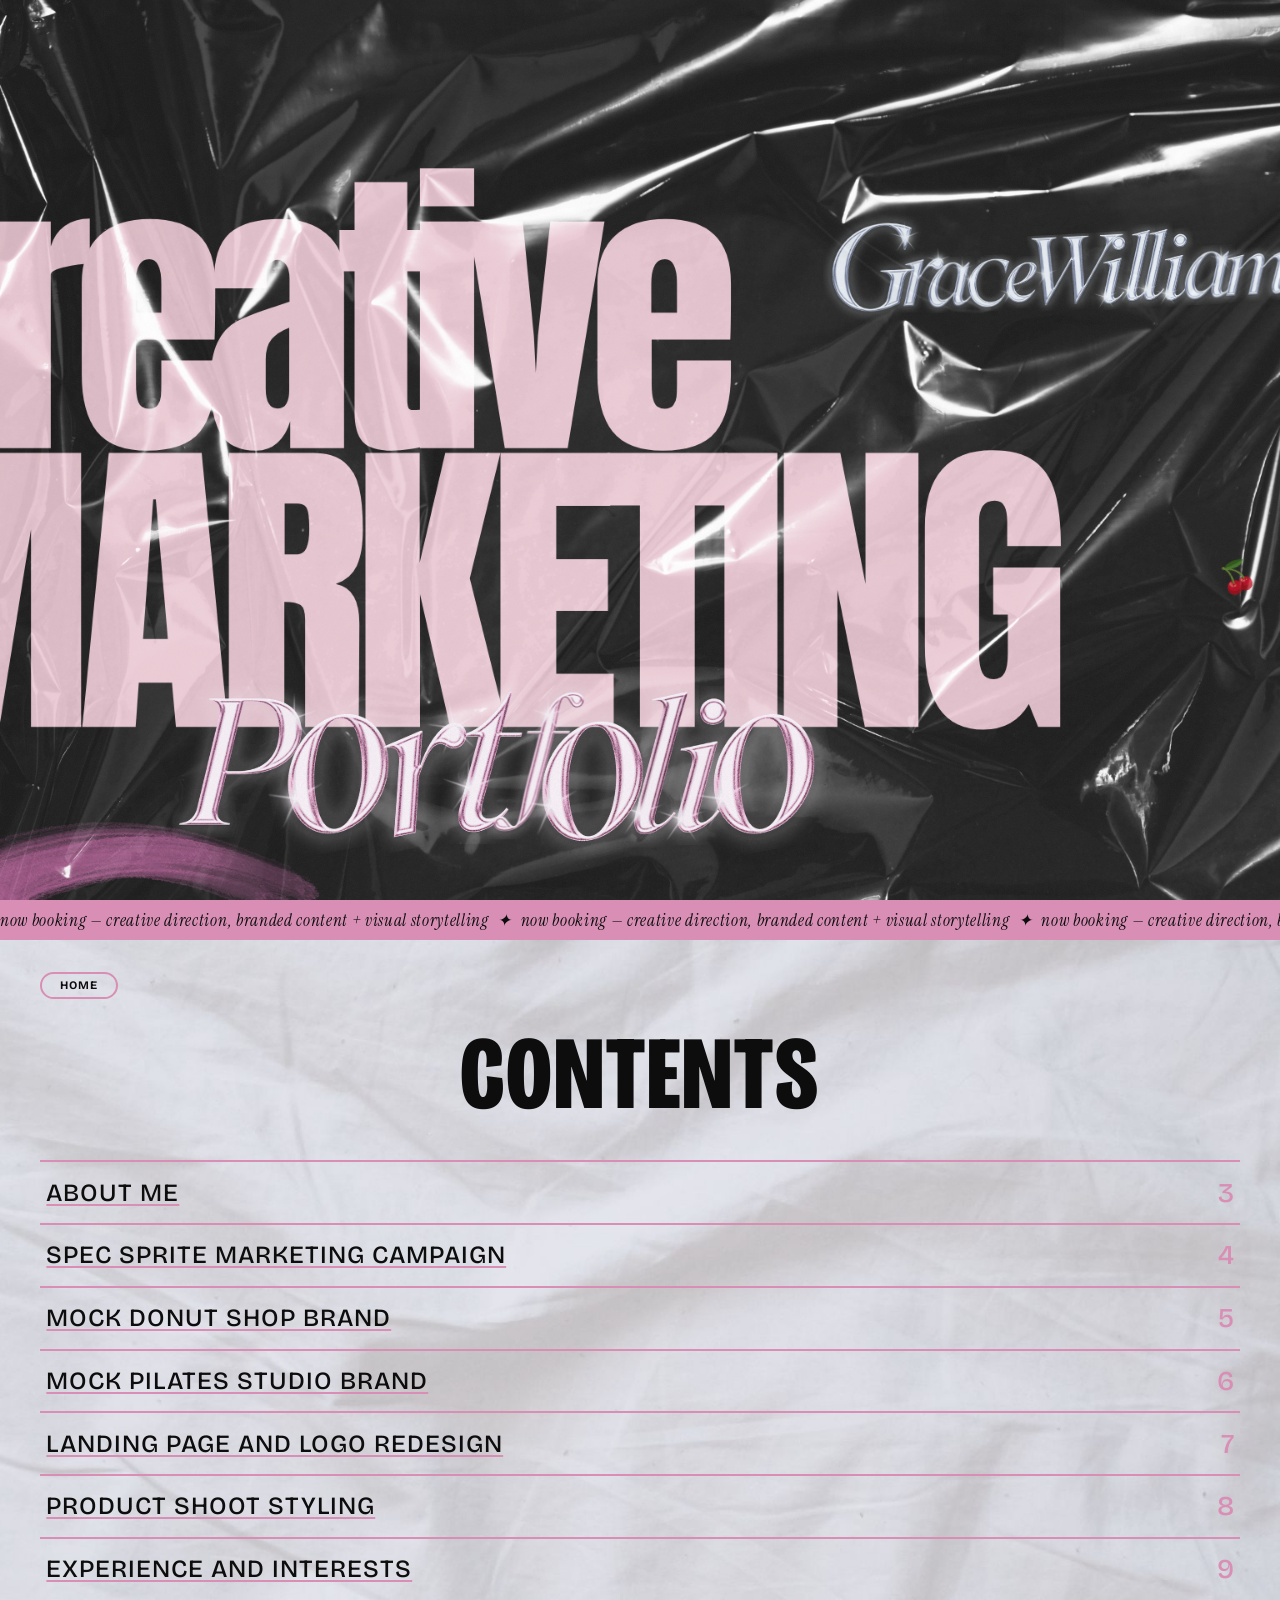
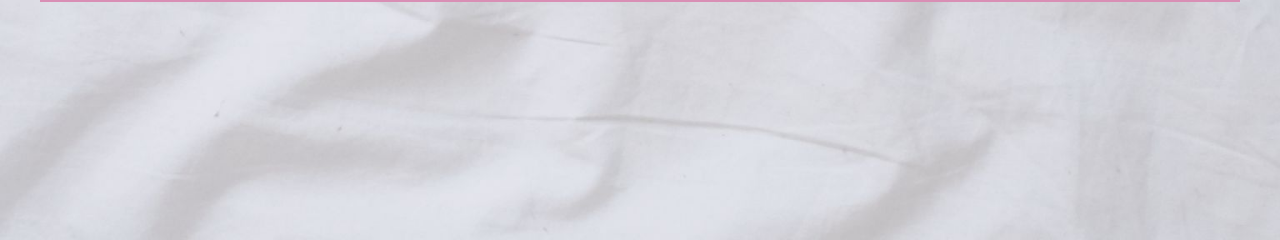
==== commit 920af1d4: "Update case-cue text for booking services" ====
--- a/index.html
+++ b/index.html
@@ -11,7 +11,7 @@
   <!-- ── Cover ─────────────────────────────────────── -->
   <section class="home-cover" id="cover"></section>
 
-  <div class="case-cue">now booking — campaigns, brand design + content</div>
+  <div class="case-cue">now booking — creative direction, branded content + visual storytelling</div>
 
   <!-- ── Contents ──────────────────────────────────── -->
   <section class="home-contents" id="contents">
